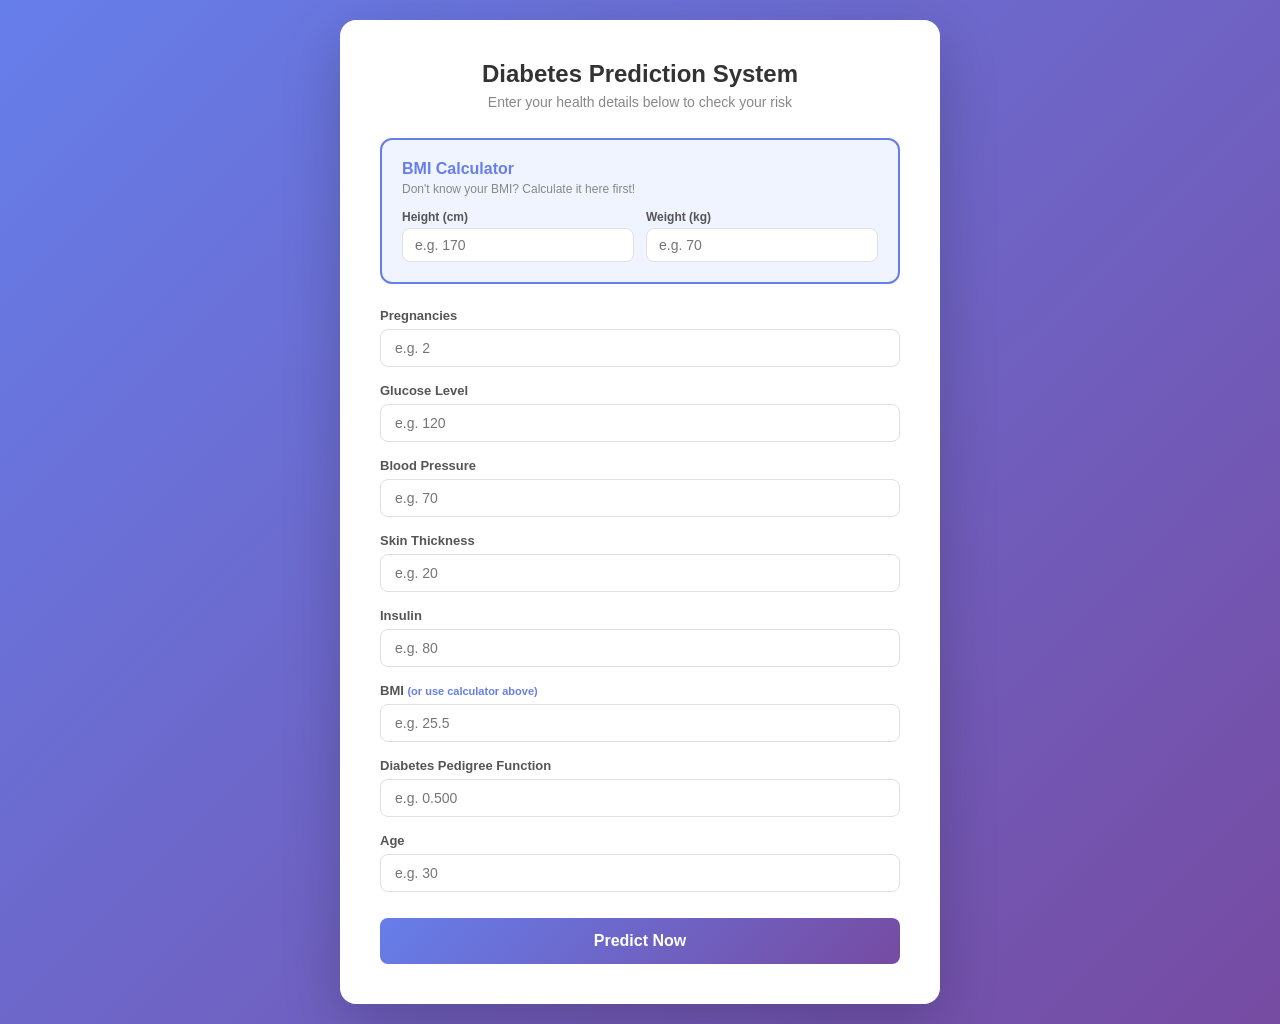
==== templates/index.html @ b5b33287 "Diabetes Prediction ML Web App" ====
<!DOCTYPE html>
<html lang="en">
<head>
  <meta charset="UTF-8">
  <meta name="viewport" content="width=device-width, initial-scale=1.0">
  <title>Diabetes Prediction System</title>
  <link rel="stylesheet" href="/static/style.css">
</head>
<body>
  <div class="container">
    <h1>Diabetes Prediction System</h1>
    <p class="subtitle">Enter your health details below to check your risk</p>

    <div style="background:#f0f4ff;border:2px solid #667eea;border-radius:12px;padding:20px;margin-bottom:24px;">
      <h3 style="color:#667eea;font-size:16px;margin:0 0 4px;">BMI Calculator</h3>
      <p style="font-size:12px;color:#888;margin:0 0 14px;">Don't know your BMI? Calculate it here first!</p>

      <div style="display:flex;gap:12px;">
        <div style="flex:1;">
          <label style="display:block;font-size:12px;font-weight:600;color:#555;margin-bottom:4px;">Height (cm)</label>
          <input type="number" id="height" placeholder="e.g. 170" oninput="calculateBMI()"
          style="width:100%;padding:8px 12px;border:1.5px solid #e0e0e0;border-radius:8px;font-size:14px;box-sizing:border-box;">
        </div>
        <div style="flex:1;">
          <label style="display:block;font-size:12px;font-weight:600;color:#555;margin-bottom:4px;">Weight (kg)</label>
          <input type="number" id="weight" placeholder="e.g. 70" oninput="calculateBMI()"
          style="width:100%;padding:8px 12px;border:1.5px solid #e0e0e0;border-radius:8px;font-size:14px;box-sizing:border-box;">
        </div>
      </div>

      <div id="bmi-result" style="display:none;margin-top:14px;background:white;border-radius:8px;padding:12px 16px;text-align:center;">
        <p style="font-size:14px;color:#333;margin:4px 0;">Your BMI: <strong id="bmi-value" style="font-size:22px;color:#667eea;">--</strong></p>
        <p id="bmi-category" style="font-size:14px;font-weight:600;margin:4px 0;"></p>
        <button type="button" onclick="useBMI()"
        style="margin-top:10px;padding:8px 20px;font-size:13px;background:#667eea;color:white;border:none;border-radius:8px;cursor:pointer;width:auto;">
          Use this BMI in form below
        </button>
      </div>
    </div>

    <form action="/predict" method="POST">
      <div class="form-group">
        <label>Pregnancies</label>
        <input type="number" name="pregnancies" placeholder="e.g. 2" min="0" required>
      </div>
      <div class="form-group">
        <label>Glucose Level</label>
        <input type="number" name="glucose" placeholder="e.g. 120" min="0" required>
      </div>
      <div class="form-group">
        <label>Blood Pressure</label>
        <input type="number" name="bloodpressure" placeholder="e.g. 70" min="0" required>
      </div>
      <div class="form-group">
        <label>Skin Thickness</label>
        <input type="number" name="skinthickness" placeholder="e.g. 20" min="0" required>
      </div>
      <div class="form-group">
        <label>Insulin</label>
        <input type="number" name="insulin" placeholder="e.g. 80" min="0" required>
      </div>
      <div class="form-group">
        <label>BMI <span style="font-size:11px;color:#667eea;">(or use calculator above)</span></label>
        <input type="number" step="0.1" name="bmi" id="bmi-input" placeholder="e.g. 25.5" min="0" required>
      </div>
      <div class="form-group">
        <label>Diabetes Pedigree Function</label>
        <input type="number" step="0.001" name="dpf" placeholder="e.g. 0.500" min="0" required>
      </div>
      <div class="form-group">
        <label>Age</label>
        <input type="number" name="age" placeholder="e.g. 30" min="0" required>
      </div>
      <button type="submit">Predict Now</button>
    </form>
  </div>

  <script>
    function calculateBMI() {
      var height = parseFloat(document.getElementById('height').value);
      var weight = parseFloat(document.getElementById('weight').value);
      if (height > 0 && weight > 0) {
        var bmi = weight / ((height/100) * (height/100));
        var bmiRounded = Math.round(bmi * 10) / 10;
        document.getElementById('bmi-value').textContent = bmiRounded;
        document.getElementById('bmi-result').style.display = 'block';
        var category = '';
        var color = '';
        if (bmi < 18.5) { category = 'Underweight'; color = '#3498db'; }
        else if (bmi < 25) { category = 'Normal weight'; color = '#27ae60'; }
        else if (bmi < 30) { category = 'Overweight'; color = '#f39c12'; }
        else { category = 'Obese'; color = '#e74c3c'; }
        var catEl = document.getElementById('bmi-category');
        catEl.textContent = category;
        catEl.style.color = color;
      } else {
        document.getElementById('bmi-result').style.display = 'none';
      }
    }

    function useBMI() {
      var bmiValue = document.getElementById('bmi-value').textContent;
      document.getElementById('bmi-input').value = bmiValue;
      alert('BMI ' + bmiValue + ' has been added to the form!');
    }
  </script>
</body>
</html>
---- static/style.css ----
* {
  margin: 0;
  padding: 0;
  box-sizing: border-box;
}

body {
  font-family: 'Segoe UI', Arial, sans-serif;
  background: linear-gradient(135deg, #667eea 0%, #764ba2 100%);
  min-height: 100vh;
  display: flex;
  align-items: center;
  justify-content: center;
  padding: 20px;
}

.container {
  background: white;
  max-width: 600px;
  width: 100%;
  padding: 40px;
  border-radius: 16px;
  box-shadow: 0 20px 60px rgba(0,0,0,0.2);
}

h1 {
  font-size: 24px;
  color: #333;
  margin-bottom: 6px;
  text-align: center;
}

.subtitle {
  text-align: center;
  color: #888;
  font-size: 14px;
  margin-bottom: 28px;
}

.form-group {
  margin-bottom: 16px;
}

.form-group label {
  display: block;
  font-size: 13px;
  font-weight: 600;
  color: #555;
  margin-bottom: 6px;
}

.form-group input {
  width: 100%;
  padding: 10px 14px;
  border: 1.5px solid #e0e0e0;
  border-radius: 8px;
  font-size: 14px;
  color: #333;
  transition: border 0.2s;
}

.form-group input:focus {
  outline: none;
  border-color: #667eea;
}

button {
  width: 100%;
  padding: 14px;
  background: linear-gradient(135deg, #667eea, #764ba2);
  color: white;
  border: none;
  border-radius: 8px;
  font-size: 16px;
  font-weight: 600;
  cursor: pointer;
  margin-top: 10px;
  transition: opacity 0.2s;
}

button:hover {
  opacity: 0.9;
}

.result-box {
  text-align: center;
}

.result-icon {
  margin-bottom: 20px;
}

.icon-danger {
  width: 70px;
  height: 70px;
  background: #ffe5e5;
  color: #e74c3c;
  border-radius: 50%;
  font-size: 36px;
  font-weight: bold;
  display: flex;
  align-items: center;
  justify-content: center;
  margin: 0 auto;
}

.icon-safe {
  width: 70px;
  height: 70px;
  background: #e5f9ee;
  color: #27ae60;
  border-radius: 50%;
  font-size: 36px;
  font-weight: bold;
  display: flex;
  align-items: center;
  justify-content: center;
  margin: 0 auto;
}

.text-danger {
  color: #e74c3c;
  font-size: 32px;
  margin: 10px 0;
}

.text-safe {
  color: #27ae60;
  font-size: 32px;
  margin: 10px 0;
}

.confidence-box {
  background: #f8f8f8;
  border-radius: 10px;
  padding: 16px;
  margin: 20px 0;
}

.confidence-box p {
  font-size: 13px;
  color: #888;
  margin-bottom: 8px;
}

.confidence-bar {
  background: #e0e0e0;
  border-radius: 20px;
  height: 10px;
  overflow: hidden;
}

.confidence-fill {
  height: 100%;
  background: linear-gradient(90deg, #667eea, #764ba2);
  border-radius: 20px;
}

.confidence-num {
  font-size: 20px;
  font-weight: 700;
  color: #667eea;
  margin-top: 8px;
}

.tips {
  background: #f0f4ff;
  border-left: 4px solid #667eea;
  border-radius: 0 8px 8px 0;
  padding: 14px;
  margin: 16px 0;
  text-align: left;
  font-size: 14px;
  color: #555;
}

.btn-back {
  display: inline-block;
  margin-top: 10px;
  padding: 12px 32px;
  background: linear-gradient(135deg, #667eea, #764ba2);
  color: white;
  text-decoration:
  .tips-section {
  text-align: left;
  border-radius: 12px;
  padding: 20px 24px;
  margin: 20px 0;
}

.tips-section h3 {
  font-size: 16px;
  font-weight: 700;
  margin-bottom: 14px;
}

.danger-tips {
  background: #fff5f5;
  border-left: 4px solid #e74c3c;
}

.danger-tips h3 {
  color: #e74c3c;
}

.safe-tips {
  background: #f0fff4;
  border-left: 4px solid #27ae60;
}

.safe-tips h3 {
  color: #27ae60;
}

.tips-section ul {
  list-style: none;
  padding: 0;
  margin: 0;
}

.tips-section ul li {
  display: flex;
  align-items: flex-start;
  gap: 10px;
  padding: 8px 0;
  border-bottom: 0.5px solid rgba(0,0,0,0.06);
  font-size: 13px;
  color: #444;
  line-height: 1.6;
}

.tips-section ul li:last-child {
  border-bottom: none;
}

.tip-icon {
  font-size: 16px;
  flex-shrink: 0;
  margin-top: 2px;
}
.bmi-calculator {
  background: #f0f4ff !important;
  border: 1.5px solid #667eea !important;
  border-radius: 12px;
  padding: 20px;
  margin-bottom: 24px;
}

.bmi-calculator h3 {
  color: #667eea;
  font-size: 16px;
  margin-bottom: 4px;
}

.bmi-subtitle {
  font-size: 12px;
  color: #888;
  margin-bottom: 14px;
}

.bmi-inputs {
  display: flex;
  gap: 12px;
}

.bmi-field {
  flex: 1;
}

.bmi-field label {
  display: block;
  font-size: 12px;
  font-weight: 600;
  color: #555;
  margin-bottom: 4px;
}

.bmi-field input {
  width: 100%;
  padding: 8px 12px;
  border: 1.5px solid #e0e0e0;
  border-radius: 8px;
  font-size: 14px;
  box-sizing: border-box;
}

.bmi-result {
  margin-top: 14px;
  background: white;
  border-radius: 8px;
  padding: 12px 16px;
  text-align: center;
}

.bmi-result p {
  font-size: 14px;
  color: #333;
  margin: 4px 0;
}

.bmi-result strong {
  font-size: 22px;
  color: #667eea;
}

.bmi-category {
  font-size: 14px;
  font-weight: 600;
  margin: 4px 0;
}

.bmi-result button {
  margin-top: 10px;
  padding: 8px 20px;
  font-size: 13px;
  background: #667eea;
  color: white;
  border: none;
  border-radius: 8px;
  cursor: pointer;
  width: auto;
}

.bmi-hint {
  font-size: 11px;
  color: #667eea;
  font-weight: 400;
}
.risk-level {
  margin: 16px 0;
  text-align: center;
}

.risk-badge {
  display: inline-block;
  padding: 10px 28px;
  border-radius: 30px;
  font-size: 16px;
  font-weight: 700;
  letter-spacing: 1px;
  margin-bottom: 8px;
}

.risk-low {
  background: #e5f9ee;
  color: #27ae60;
  border: 2px solid #27ae60;
}

.risk-medium {
  background: #fff8e5;
  color: #f39c12;
  border: 2px solid #f39c12;
}

.risk-high {
  background: #fff0f0;
  color: #e74c3c;
  border: 2px solid #e74c3c;
}

.risk-desc {
  font-size: 13px;
  color: #666;
  margin: 0;
}
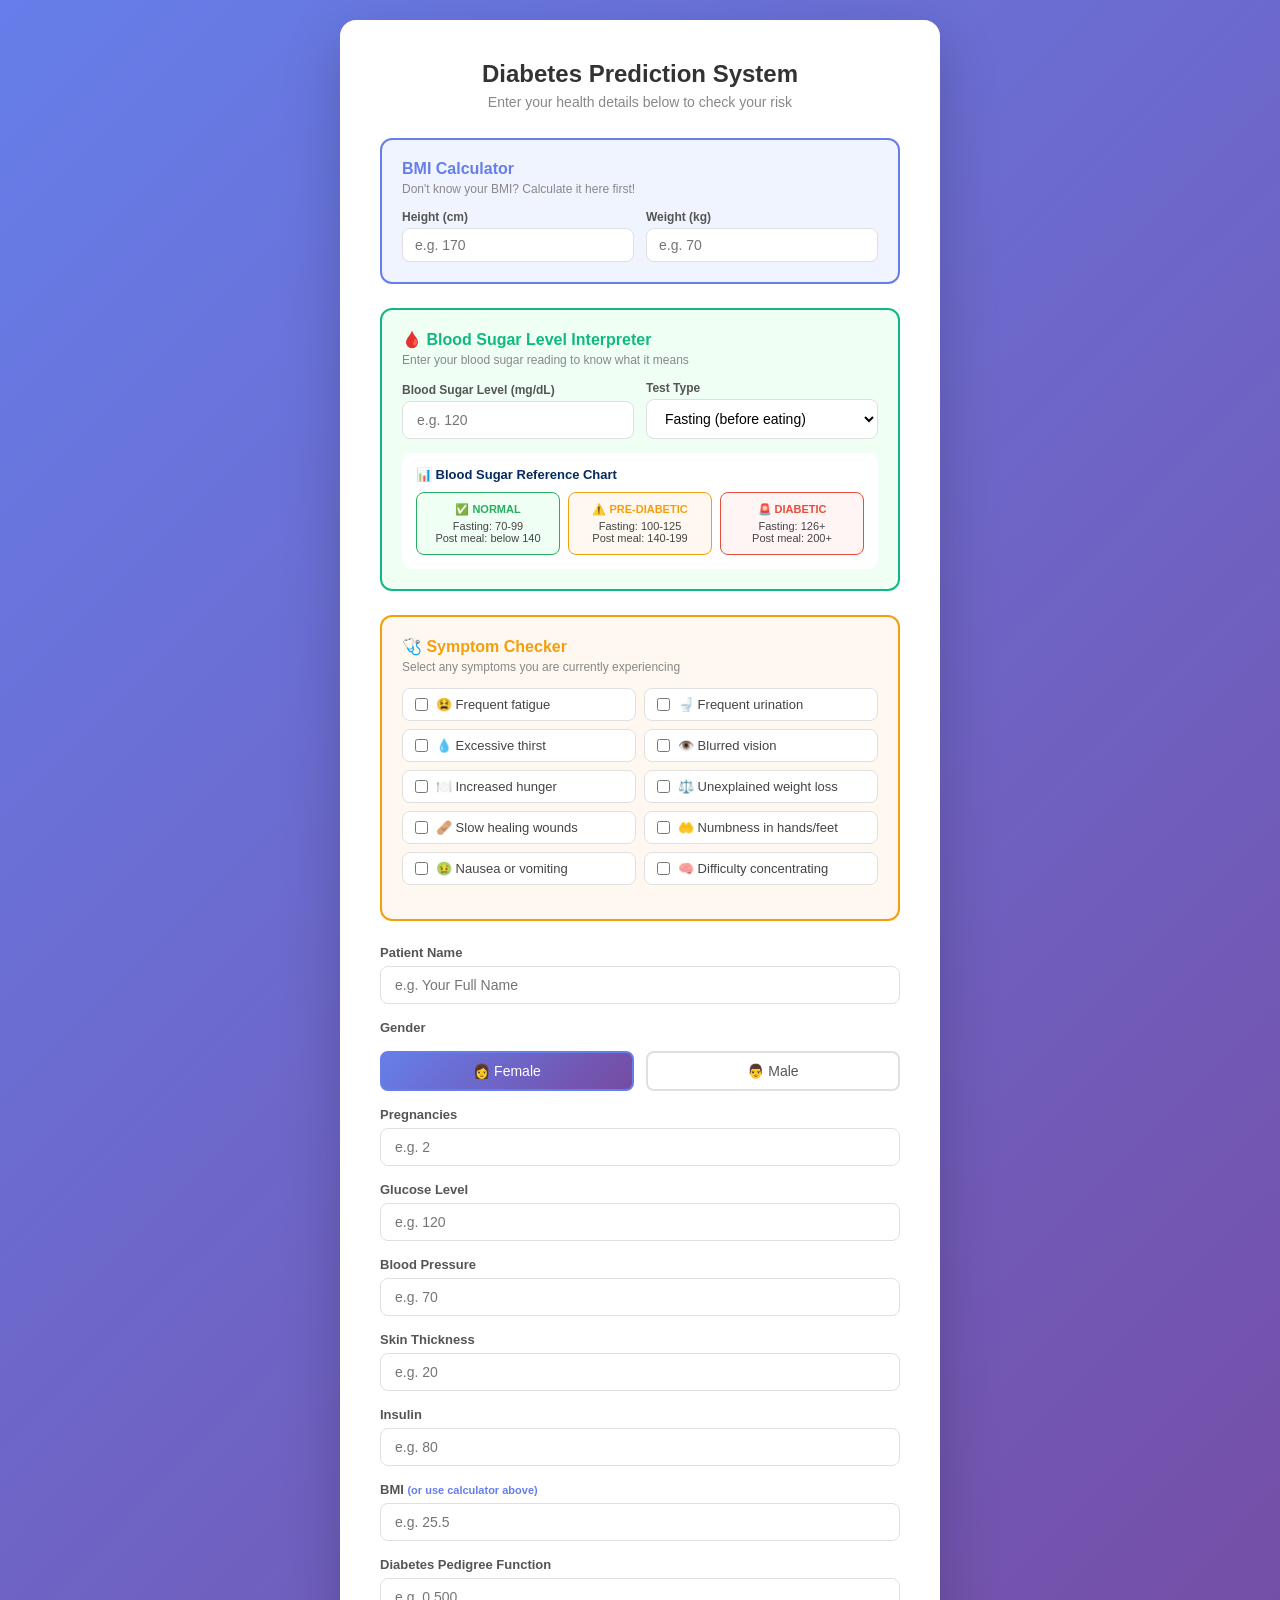
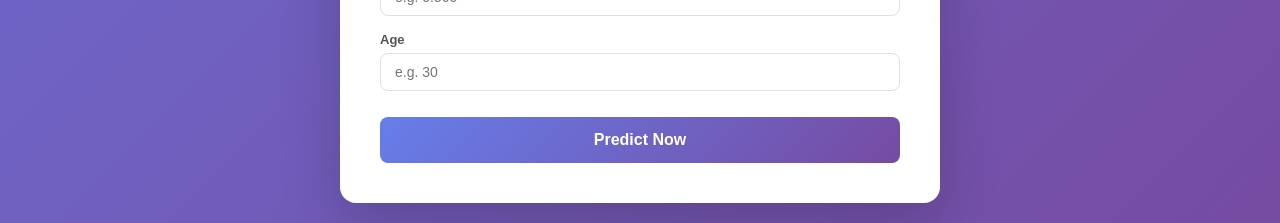
==== commit 00073382: "Added 15 features - Diet Chart, Exercise Plan, PDF Report, Hospital Finder, Health Tracker and more" ====
--- a/templates/index.html
+++ b/templates/index.html
@@ -11,10 +11,10 @@
     <h1>Diabetes Prediction System</h1>
     <p class="subtitle">Enter your health details below to check your risk</p>
 
+    <!-- BMI CALCULATOR -->
     <div style="background:#f0f4ff;border:2px solid #667eea;border-radius:12px;padding:20px;margin-bottom:24px;">
       <h3 style="color:#667eea;font-size:16px;margin:0 0 4px;">BMI Calculator</h3>
       <p style="font-size:12px;color:#888;margin:0 0 14px;">Don't know your BMI? Calculate it here first!</p>
-
       <div style="display:flex;gap:12px;">
         <div style="flex:1;">
           <label style="display:block;font-size:12px;font-weight:600;color:#555;margin-bottom:4px;">Height (cm)</label>
@@ -27,7 +27,6 @@
           style="width:100%;padding:8px 12px;border:1.5px solid #e0e0e0;border-radius:8px;font-size:14px;box-sizing:border-box;">
         </div>
       </div>
-
       <div id="bmi-result" style="display:none;margin-top:14px;background:white;border-radius:8px;padding:12px 16px;text-align:center;">
         <p style="font-size:14px;color:#333;margin:4px 0;">Your BMI: <strong id="bmi-value" style="font-size:22px;color:#667eea;">--</strong></p>
         <p id="bmi-category" style="font-size:14px;font-weight:600;margin:4px 0;"></p>
@@ -38,10 +37,120 @@
       </div>
     </div>
 
+    <!-- BLOOD SUGAR INTERPRETER -->
+    <div style="background:#f0fff4;border:2px solid #10B981;border-radius:12px;padding:20px;margin-bottom:24px;">
+      <h3 style="color:#10B981;font-size:16px;margin:0 0 4px;font-weight:700;">🩸 Blood Sugar Level Interpreter</h3>
+      <p style="font-size:12px;color:#888;margin:0 0 14px;">Enter your blood sugar reading to know what it means</p>
+      <div style="display:flex;gap:12px;align-items:flex-end;margin-bottom:14px;">
+        <div style="flex:1;">
+          <label style="display:block;font-size:12px;font-weight:600;color:#555;margin-bottom:4px;">Blood Sugar Level (mg/dL)</label>
+          <input type="number" id="blood-sugar" placeholder="e.g. 120" oninput="interpretBloodSugar()"
+          style="width:100%;padding:10px 14px;border:1.5px solid #e0e0e0;border-radius:8px;font-size:14px;box-sizing:border-box;">
+        </div>
+        <div style="flex:1;">
+          <label style="display:block;font-size:12px;font-weight:600;color:#555;margin-bottom:4px;">Test Type</label>
+          <select id="test-type" onchange="interpretBloodSugar()"
+          style="width:100%;padding:10px 14px;border:1.5px solid #e0e0e0;border-radius:8px;font-size:14px;box-sizing:border-box;background:white;">
+            <option value="fasting">Fasting (before eating)</option>
+            <option value="postmeal">Post Meal (after eating)</option>
+            <option value="random">Random</option>
+          </select>
+        </div>
+      </div>
+      <div id="sugar-result" style="display:none;border-radius:10px;padding:16px;text-align:center;">
+        <div id="sugar-icon" style="font-size:32px;margin-bottom:8px;"></div>
+        <div id="sugar-status" style="font-size:18px;font-weight:700;margin-bottom:6px;"></div>
+        <div id="sugar-range" style="font-size:12px;color:#666;margin-bottom:10px;"></div>
+        <div id="sugar-advice" style="font-size:13px;padding:10px;border-radius:8px;"></div>
+      </div>
+      <div style="background:white;border-radius:10px;padding:14px;margin-top:12px;">
+        <h4 style="font-size:13px;font-weight:700;color:#062B5E;margin-bottom:10px;">📊 Blood Sugar Reference Chart</h4>
+        <div style="display:grid;grid-template-columns:1fr 1fr 1fr;gap:8px;">
+          <div style="background:#f0fff4;border-radius:8px;padding:10px;text-align:center;border:1px solid #27ae60;">
+            <div style="font-size:11px;font-weight:700;color:#27ae60;margin-bottom:4px;">✅ NORMAL</div>
+            <div style="font-size:11px;color:#444;">Fasting: 70-99</div>
+            <div style="font-size:11px;color:#444;">Post meal: below 140</div>
+          </div>
+          <div style="background:#fff8f0;border-radius:8px;padding:10px;text-align:center;border:1px solid #F59E0B;">
+            <div style="font-size:11px;font-weight:700;color:#F59E0B;margin-bottom:4px;">⚠️ PRE-DIABETIC</div>
+            <div style="font-size:11px;color:#444;">Fasting: 100-125</div>
+            <div style="font-size:11px;color:#444;">Post meal: 140-199</div>
+          </div>
+          <div style="background:#fff5f5;border-radius:8px;padding:10px;text-align:center;border:1px solid #e74c3c;">
+            <div style="font-size:11px;font-weight:700;color:#e74c3c;margin-bottom:4px;">🚨 DIABETIC</div>
+            <div style="font-size:11px;color:#444;">Fasting: 126+</div>
+            <div style="font-size:11px;color:#444;">Post meal: 200+</div>
+          </div>
+        </div>
+      </div>
+    </div>
+
+    <!-- SYMPTOM CHECKER -->
+    <div style="background:#fff8f0;border:2px solid #F59E0B;border-radius:12px;padding:20px;margin-bottom:24px;">
+      <h3 style="color:#F59E0B;font-size:16px;margin:0 0 4px;font-weight:700;">🩺 Symptom Checker</h3>
+      <p style="font-size:12px;color:#888;margin:0 0 14px;">Select any symptoms you are currently experiencing</p>
+      <div style="display:grid;grid-template-columns:1fr 1fr;gap:8px;margin-bottom:14px;">
+        <label style="display:flex;align-items:center;gap:8px;background:white;padding:8px 12px;border-radius:8px;border:1px solid #e0e0e0;cursor:pointer;font-size:13px;color:#444;">
+          <input type="checkbox" class="symptom-check" onchange="checkSymptoms()"> 😫 Frequent fatigue
+        </label>
+        <label style="display:flex;align-items:center;gap:8px;background:white;padding:8px 12px;border-radius:8px;border:1px solid #e0e0e0;cursor:pointer;font-size:13px;color:#444;">
+          <input type="checkbox" class="symptom-check" onchange="checkSymptoms()"> 🚽 Frequent urination
+        </label>
+        <label style="display:flex;align-items:center;gap:8px;background:white;padding:8px 12px;border-radius:8px;border:1px solid #e0e0e0;cursor:pointer;font-size:13px;color:#444;">
+          <input type="checkbox" class="symptom-check" onchange="checkSymptoms()"> 💧 Excessive thirst
+        </label>
+        <label style="display:flex;align-items:center;gap:8px;background:white;padding:8px 12px;border-radius:8px;border:1px solid #e0e0e0;cursor:pointer;font-size:13px;color:#444;">
+          <input type="checkbox" class="symptom-check" onchange="checkSymptoms()"> 👁️ Blurred vision
+        </label>
+        <label style="display:flex;align-items:center;gap:8px;background:white;padding:8px 12px;border-radius:8px;border:1px solid #e0e0e0;cursor:pointer;font-size:13px;color:#444;">
+          <input type="checkbox" class="symptom-check" onchange="checkSymptoms()"> 🍽️ Increased hunger
+        </label>
+        <label style="display:flex;align-items:center;gap:8px;background:white;padding:8px 12px;border-radius:8px;border:1px solid #e0e0e0;cursor:pointer;font-size:13px;color:#444;">
+          <input type="checkbox" class="symptom-check" onchange="checkSymptoms()"> ⚖️ Unexplained weight loss
+        </label>
+        <label style="display:flex;align-items:center;gap:8px;background:white;padding:8px 12px;border-radius:8px;border:1px solid #e0e0e0;cursor:pointer;font-size:13px;color:#444;">
+          <input type="checkbox" class="symptom-check" onchange="checkSymptoms()"> 🩹 Slow healing wounds
+        </label>
+        <label style="display:flex;align-items:center;gap:8px;background:white;padding:8px 12px;border-radius:8px;border:1px solid #e0e0e0;cursor:pointer;font-size:13px;color:#444;">
+          <input type="checkbox" class="symptom-check" onchange="checkSymptoms()"> 🤲 Numbness in hands/feet
+        </label>
+        <label style="display:flex;align-items:center;gap:8px;background:white;padding:8px 12px;border-radius:8px;border:1px solid #e0e0e0;cursor:pointer;font-size:13px;color:#444;">
+          <input type="checkbox" class="symptom-check" onchange="checkSymptoms()"> 🤢 Nausea or vomiting
+        </label>
+        <label style="display:flex;align-items:center;gap:8px;background:white;padding:8px 12px;border-radius:8px;border:1px solid #e0e0e0;cursor:pointer;font-size:13px;color:#444;">
+          <input type="checkbox" class="symptom-check" onchange="checkSymptoms()"> 🧠 Difficulty concentrating
+        </label>
+      </div>
+      <div id="symptom-result" style="display:none;border-radius:8px;padding:12px 16px;margin-top:8px;text-align:center;">
+        <p id="symptom-text" style="font-size:14px;font-weight:600;margin:0;"></p>
+        <p id="symptom-advice" style="font-size:12px;margin:6px 0 0;"></p>
+      </div>
+    </div>
+
+    <!-- PREDICTION FORM -->
     <form action="/predict" method="POST">
       <div class="form-group">
+        <label>Patient Name</label>
+        <input type="text" name="patient_name" placeholder="e.g. Your Full Name" required>
+      </div>
+
+      <div class="form-group">
+        <label>Gender</label>
+        <div style="display:flex;gap:12px;margin-top:4px;">
+          <button type="button" id="btn-female" onclick="selectGender('female')"
+          style="flex:1;padding:10px;font-size:14px;border:2px solid #667eea;border-radius:8px;background:linear-gradient(135deg,#667eea,#764ba2);color:white;cursor:pointer;font-weight:500;">
+            👩 Female
+          </button>
+          <button type="button" id="btn-male" onclick="selectGender('male')"
+          style="flex:1;padding:10px;font-size:14px;border:2px solid #e0e0e0;border-radius:8px;background:white;color:#555;cursor:pointer;font-weight:500;">
+            👨 Male
+          </button>
+        </div>
+      </div>
+
+      <div class="form-group" id="pregnancies-group">
         <label>Pregnancies</label>
-        <input type="number" name="pregnancies" placeholder="e.g. 2" min="0" required>
+        <input type="number" name="pregnancies" id="pregnancies" placeholder="e.g. 2" min="0" required>
       </div>
       <div class="form-group">
         <label>Glucose Level</label>
@@ -76,6 +185,144 @@
   </div>
 
   <script>
+    function interpretBloodSugar() {
+      var sugar = parseFloat(document.getElementById('blood-sugar').value);
+      var testType = document.getElementById('test-type').value;
+      var resultDiv = document.getElementById('sugar-result');
+      var iconEl = document.getElementById('sugar-icon');
+      var statusEl = document.getElementById('sugar-status');
+      var rangeEl = document.getElementById('sugar-range');
+      var adviceEl = document.getElementById('sugar-advice');
+
+      if (!sugar || sugar <= 0) {
+        resultDiv.style.display = 'none';
+        return;
+      }
+
+      resultDiv.style.display = 'block';
+      var status, icon, color, bg, range, advice;
+
+      if (testType === 'fasting') {
+        if (sugar < 70) {
+          status = 'LOW BLOOD SUGAR'; icon = '⬇️'; color = '#3498db'; bg = '#e8f4fd';
+          range = 'Normal fasting range: 70-99 mg/dL';
+          advice = 'Your blood sugar is too low! Eat something sweet immediately. Consult your doctor.';
+        } else if (sugar <= 99) {
+          status = 'NORMAL'; icon = '✅'; color = '#27ae60'; bg = '#f0fff4';
+          range = 'Normal fasting range: 70-99 mg/dL';
+          advice = 'Your fasting blood sugar is normal. Keep maintaining a healthy lifestyle!';
+        } else if (sugar <= 125) {
+          status = 'PRE-DIABETIC'; icon = '⚠️'; color = '#f39c12'; bg = '#fff8f0';
+          range = 'Pre-diabetic fasting range: 100-125 mg/dL';
+          advice = 'You are in the pre-diabetic range. Consult a doctor and make lifestyle changes immediately.';
+        } else {
+          status = 'DIABETIC RANGE'; icon = '🚨'; color = '#e74c3c'; bg = '#fff5f5';
+          range = 'Diabetic fasting range: 126+ mg/dL';
+          advice = 'Your blood sugar is in the diabetic range. Please consult a doctor immediately.';
+        }
+      } else if (testType === 'postmeal') {
+        if (sugar < 140) {
+          status = 'NORMAL'; icon = '✅'; color = '#27ae60'; bg = '#f0fff4';
+          range = 'Normal post meal range: below 140 mg/dL';
+          advice = 'Your post meal blood sugar is normal. Keep maintaining your healthy diet!';
+        } else if (sugar <= 199) {
+          status = 'PRE-DIABETIC'; icon = '⚠️'; color = '#f39c12'; bg = '#fff8f0';
+          range = 'Pre-diabetic post meal range: 140-199 mg/dL';
+          advice = 'You are in the pre-diabetic range. Reduce carbohydrates and consult a doctor.';
+        } else {
+          status = 'DIABETIC RANGE'; icon = '🚨'; color = '#e74c3c'; bg = '#fff5f5';
+          range = 'Diabetic post meal range: 200+ mg/dL';
+          advice = 'Your post meal blood sugar is very high. Please consult a doctor immediately.';
+        }
+      } else {
+        if (sugar < 140) {
+          status = 'NORMAL'; icon = '✅'; color = '#27ae60'; bg = '#f0fff4';
+          range = 'Normal random range: below 140 mg/dL';
+          advice = 'Your random blood sugar reading is normal. Keep maintaining a healthy lifestyle!';
+        } else if (sugar <= 199) {
+          status = 'BORDERLINE'; icon = '⚠️'; color = '#f39c12'; bg = '#fff8f0';
+          range = 'Borderline random range: 140-199 mg/dL';
+          advice = 'Your blood sugar is borderline. Please do a fasting test and consult your doctor.';
+        } else {
+          status = 'DIABETIC RANGE'; icon = '🚨'; color = '#e74c3c'; bg = '#fff5f5';
+          range = 'Diabetic random range: 200+ mg/dL';
+          advice = 'Your random blood sugar is very high. Please consult a doctor immediately.';
+        }
+      }
+
+      resultDiv.style.background = bg;
+      resultDiv.style.border = '1.5px solid ' + color;
+      iconEl.textContent = icon;
+      statusEl.textContent = status;
+      statusEl.style.color = color;
+      rangeEl.textContent = range;
+      adviceEl.textContent = advice;
+      adviceEl.style.background = 'white';
+      adviceEl.style.color = '#444';
+    }
+
+    function selectGender(gender) {
+      var femaleBtn = document.getElementById('btn-female');
+      var maleBtn = document.getElementById('btn-male');
+      var pregGroup = document.getElementById('pregnancies-group');
+      var pregInput = document.getElementById('pregnancies');
+
+      if (gender === 'male') {
+        maleBtn.style.background = 'linear-gradient(135deg,#667eea,#764ba2)';
+        maleBtn.style.color = 'white';
+        maleBtn.style.borderColor = '#667eea';
+        femaleBtn.style.background = 'white';
+        femaleBtn.style.color = '#555';
+        femaleBtn.style.borderColor = '#e0e0e0';
+        pregGroup.style.display = 'none';
+        pregInput.value = 0;
+        pregInput.required = false;
+      } else {
+        femaleBtn.style.background = 'linear-gradient(135deg,#667eea,#764ba2)';
+        femaleBtn.style.color = 'white';
+        femaleBtn.style.borderColor = '#667eea';
+        maleBtn.style.background = 'white';
+        maleBtn.style.color = '#555';
+        maleBtn.style.borderColor = '#e0e0e0';
+        pregGroup.style.display = 'block';
+        pregInput.value = '';
+        pregInput.required = true;
+      }
+    }
+
+    function checkSymptoms() {
+      var checked = document.querySelectorAll('.symptom-check:checked').length;
+      var resultDiv = document.getElementById('symptom-result');
+      var textEl = document.getElementById('symptom-text');
+      var adviceEl = document.getElementById('symptom-advice');
+
+      if (checked === 0) { resultDiv.style.display = 'none'; return; }
+      resultDiv.style.display = 'block';
+
+      if (checked <= 2) {
+        resultDiv.style.background = '#f0fff4';
+        resultDiv.style.border = '1.5px solid #27ae60';
+        textEl.style.color = '#27ae60';
+        textEl.textContent = '✅ Low Symptom Count (' + checked + ' symptoms)';
+        adviceEl.style.color = '#555';
+        adviceEl.textContent = 'You have few symptoms. Still fill the form below for accurate prediction.';
+      } else if (checked <= 5) {
+        resultDiv.style.background = '#fff8f0';
+        resultDiv.style.border = '1.5px solid #F59E0B';
+        textEl.style.color = '#F59E0B';
+        textEl.textContent = '⚠️ Moderate Symptom Count (' + checked + ' symptoms)';
+        adviceEl.style.color = '#555';
+        adviceEl.textContent = 'You have moderate symptoms. Please fill the prediction form below immediately.';
+      } else {
+        resultDiv.style.background = '#fff5f5';
+        resultDiv.style.border = '1.5px solid #e74c3c';
+        textEl.style.color = '#e74c3c';
+        textEl.textContent = '🚨 High Symptom Count (' + checked + ' symptoms)';
+        adviceEl.style.color = '#555';
+        adviceEl.textContent = 'You have many diabetes symptoms! Fill the form below and consult a doctor immediately.';
+      }
+    }
+
     function calculateBMI() {
       var height = parseFloat(document.getElementById('height').value);
       var weight = parseFloat(document.getElementById('weight').value);
@@ -84,8 +331,7 @@
         var bmiRounded = Math.round(bmi * 10) / 10;
         document.getElementById('bmi-value').textContent = bmiRounded;
         document.getElementById('bmi-result').style.display = 'block';
-        var category = '';
-        var color = '';
+        var category = '', color = '';
         if (bmi < 18.5) { category = 'Underweight'; color = '#3498db'; }
         else if (bmi < 25) { category = 'Normal weight'; color = '#27ae60'; }
         else if (bmi < 30) { category = 'Overweight'; color = '#f39c12'; }
--- a/static/style.css
+++ b/static/style.css
@@ -363,4 +363,169 @@
   font-size: 13px;
   color: #666;
   margin: 0;
+}
+.btn-download {
+  display: inline-block;
+  width: 100%;
+  padding: 12px 32px;
+  background: linear-gradient(135deg, #10B981, #059669);
+  color: white;
+  border: none;
+  border-radius: 8px;
+  font-size: 15px;
+  font-weight: 600;
+  cursor: pointer;
+  margin-bottom: 10px;
+  transition: opacity 0.2s;
+}
+
+.btn-download:hover {
+  opacity: 0.9;
+}
+.gender-buttons {
+  display: flex;
+  gap: 12px;
+  margin-top: 4px;
+}
+
+.gender-btn {
+  flex: 1;
+  padding: 10px;
+  font-size: 14px;
+  border: 2px solid #e0e0e0;
+  border-radius: 8px;
+  background: white;
+  color: #555;
+  cursor: pointer;
+  font-weight: 500;
+  transition: all 0.2s;
+  width: auto;
+}
+
+.gender-btn.active {
+  background: linear-gradient(135deg, #667eea, #764ba2);
+  color: white;
+  border-color: transparent;
+}
+
+.gender-btn:hover {
+  opacity: 0.9;
+}
+.diet-section {
+  text-align: left;
+  margin: 20px 0;
+  background: var(--diet-bg, #f8f9ff);
+  border-radius: 12px;
+  padding: 20px;
+}
+
+.diet-section h3 {
+  font-size: 18px;
+  color: #062B5E;
+  font-weight: 700;
+  margin-bottom: 6px;
+  text-align: center;
+}
+
+.diet-subtitle {
+  font-size: 13px;
+  color: #888;
+  text-align: center;
+  margin-bottom: 16px;
+}
+
+
+  .diet-grid {
+  display: flex !important;
+  gap: 12px !important;
+  margin-bottom: 16px !important;
+}
+
+.diet-card {
+  flex: 1;
+  border-radius: 10px;
+  padding: 14px;
+}
+
+.diet-card h4 {
+  font-size: 13px;
+  font-weight: 700;
+  margin-bottom: 10px;
+}
+
+.diet-card ul {
+  list-style: none;
+  padding: 0;
+  margin: 0;
+}
+
+.diet-card ul li {
+  font-size: 12px;
+  color: #444;
+  padding: 5px 0;
+  border-bottom: 0.5px solid rgba(0,0,0,0.06);
+  line-height: 1.5;
+}
+
+.diet-card ul li:last-child {
+  border-bottom: none;
+}
+
+.eat {
+  background: #f0fff4 !important;
+  border: 1.5px solid #27ae60 !important;
+}
+
+.eat h4 {
+  color: #27ae60;
+}
+
+.avoid {
+  background: #fff5f5 !important;
+  border: 1.5px solid #e74c3c !important;
+}
+
+.avoid h4 {
+  color: #e74c3c;
+}
+
+.meal-plan {
+  background: white;
+  border-radius: 10px;
+  padding: 14px;
+  border: 1px solid #e0e0e0;
+}
+
+.meal-plan h4 {
+  font-size: 14px;
+  font-weight: 700;
+  color: #062B5E;
+  margin-bottom: 12px;
+  text-align: center;
+}
+
+.meal-grid {
+  display: grid !important;
+  grid-template-columns: 1fr 1fr !important;
+  gap: 8px !important;
+}
+
+.meal-card {
+  background: #f8f9ff;
+  border-radius: 8px;
+  padding: 10px 12px;
+  border-left: 3px solid #667eea;
+}
+
+.meal-time {
+  font-size: 12px;
+  font-weight: 700;
+  color: #667eea;
+  margin-bottom: 4px;
+}
+
+.meal-items {
+  font-size: 11px;
+  color: #555;
+  line-height: 1.5;
 }
